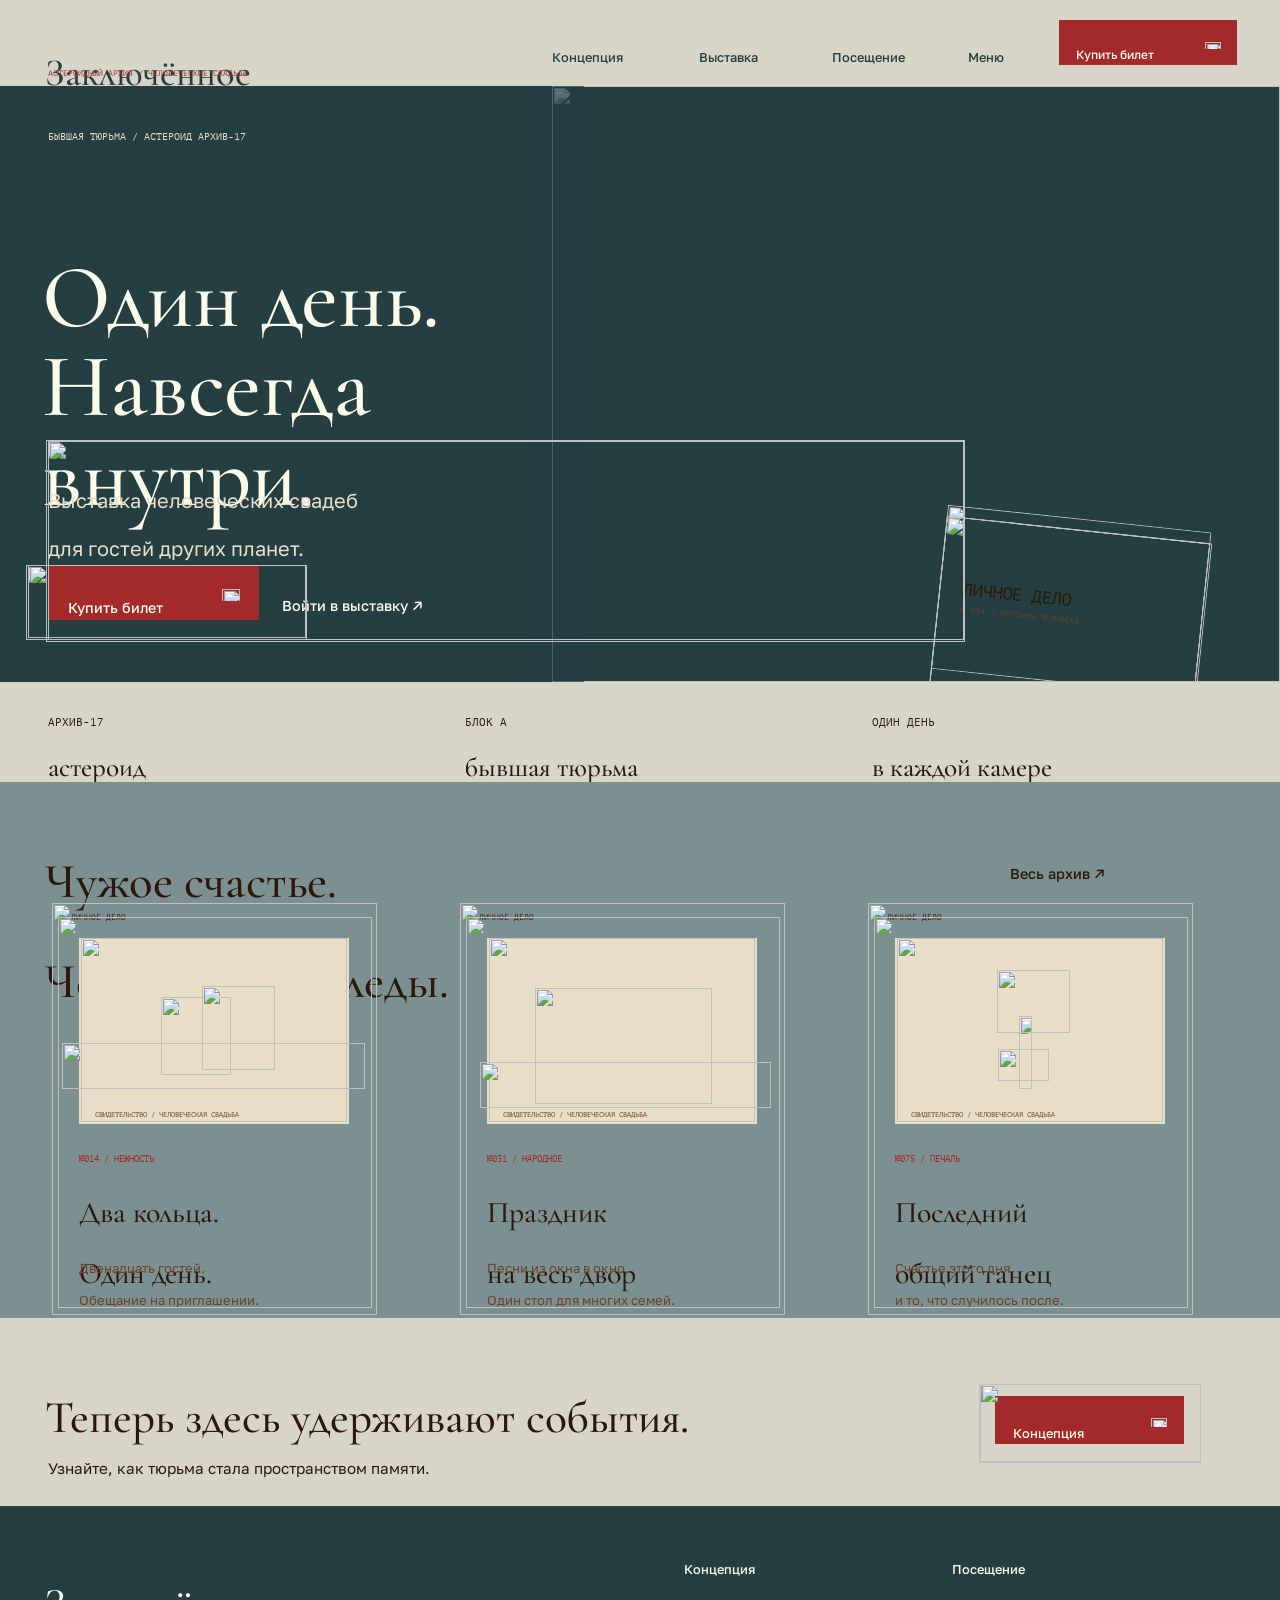
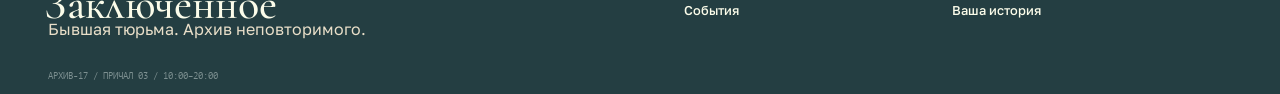
==== index.html @ a3653519 "Add files via upload" ====
<!doctype html>
<html lang="ru">
  <head>
    <meta charset="UTF-8" />
    <meta name="viewport" content="width=device-width, initial-scale=1.0" />
    <title>Главная — Заключённое</title>
    <link rel="stylesheet" href="stylesheets/style.css" />
  </head>
  <body>
    <main class="01-5191-1 page">
      <nav class="v2-header-1 menubar">
        <a class="a-1" href="index.html">
          <p class="p-1">Заключённое</p>
        </a>
        <p class="p-2">АСТЕРОИДНЫЙ АРХИВ / ЧЕЛОВЕЧЕСКИЕ СВАДЬБЫ</p>
        <a class="a-2" href="about.html">
          <p class="p-3">Концепция</p>
        </a>
        <a class="a-3" href="exhibition.html">
          <p class="p-3">Выставка</p>
        </a>
        <a class="a-4" href="visit.html">
          <p class="p-3">Посещение</p>
        </a>
        <a class="a-5" href="navigation.html">
          <p class="p-3">Меню</p>
        </a>
        <a class="v2-action-1" href="tickets.html">
          <p class="p-4">Купить билет</p>
          <div class="direction-arrow-1">
            <div class="div-1">
              <img class="img-1" alt="" src="images/01-78fb6.svg" aria-hidden="true" />
            </div>
          </div>
        </a>
      </nav>
      <section class="prison-entrance-human-wedding-archive-1">
        <div class="illustration-1">
          <img class="img-2" alt="" src="images/01-a43bf.png" aria-hidden="true" />
        </div>
        <div class="threshold-shadow-1 decoration"></div>
        <p class="p-5">БЫВШАЯ ТЮРЬМА / АСТЕРОИД АРХИВ-17</p>
        <h1 class="h1-1">
          <span class="span-1">Один день.</span>
          <span class="span-1">Навсегда</span>
          <span class="span-2">внутри.</span>
        </h1>
        <div class="div-2">
          <p class="p-6">Выставка человеческих свадеб</p>
          <p class="p-7">для гостей других планет.</p>
        </div>
        <a class="v2-action-2" href="tickets.html">
          <p class="p-8">Купить билет</p>
          <div class="direction-arrow-2">
            <div class="div-1">
              <img class="img-1" alt="" src="images/01-b9397.svg" aria-hidden="true" />
            </div>
          </div>
        </a>
        <a class="a-6" href="exhibition.html">
          <p class="p-3">Войти в выставку ↗</p>
        </a>
        <div class="div-3">
          <div class="div-4">
            <div class="v1-document-folder-1">
              <div class="shadow-1 decoration">
                <div class="div-5">
                  <img class="img-1" alt="" src="images/01-dbd06.svg" aria-hidden="true" />
                </div>
              </div>
              <div class="folder-tab-1">
                <div class="div-6">
                  <img class="img-1" alt="" src="images/01-4d0af.svg" aria-hidden="true" />
                </div>
              </div>
              <div class="shadow-1">
                <img class="img-3" alt="" src="images/01-f05ee.svg" aria-hidden="true" />
              </div>
              <div class="shadow-1">
                <div class="div-7">
                  <img class="img-1" alt="" src="images/01-dbd67.svg" aria-hidden="true" />
                </div>
              </div>
              <div class="shadow-1">
                <img class="img-3" alt="" src="images/01-6c14a.svg" aria-hidden="true" />
              </div>
              <div class="shadow-1">
                <p class="p-9">ЛИЧНОЕ ДЕЛО</p>
                <p class="p-10">№ 014 / ИСТОРИЯ ЧЕЛОВЕКА</p>
                <div class="record-field-0-1">
                  <div class="div-8">
                    <img class="img-1" alt="" src="images/01-d135c.svg" aria-hidden="true" />
                  </div>
                </div>
                <div class="record-field-1-1">
                  <div class="div-8">
                    <img class="img-1" alt="" src="images/01-d135c.svg" aria-hidden="true" />
                  </div>
                </div>
                <div class="record-field-2-1">
                  <div class="div-8">
                    <img class="img-1" alt="" src="images/01-d135c.svg" aria-hidden="true" />
                  </div>
                </div>
              </div>
            </div>
          </div>
        </div>
        <div class="red-thread-route-or-emphasis-1 decoration">
          <div class="div-9">
            <img class="img-1" alt="" src="images/01-47454.svg" aria-hidden="true" />
          </div>
        </div>
        <div class="thread-textile-fiber-1 decoration decoration">
          <div class="div-10">
            <img class="img-1" alt="" src="images/01-d78f7.svg" aria-hidden="true" />
          </div>
        </div>
        <div class="red-thread-route-or-emphasis-2 decoration">
          <div class="div-11">
            <img class="img-1" alt="" src="images/01-2007e.svg" aria-hidden="true" />
          </div>
        </div>
        <div class="thread-textile-fiber-2 decoration decoration">
          <div class="div-12">
            <img class="img-1" alt="" src="images/01-5b8e5.svg" aria-hidden="true" />
          </div>
        </div>
      </section>
      <section class="prison-address-three-facts-1">
        <p class="p-11">АРХИВ-17</p>
        <p class="p-12">астероид</p>
        <p class="p-13">БЛОК А</p>
        <p class="p-14">бывшая тюрьма</p>
        <p class="p-15">ОДИН ДЕНЬ</p>
        <p class="p-16">в каждой камере</p>
      </section>
      <section class="three-human-dossiers-short-stories-1">
        <div class="div-13">
          <p class="p-17">Чужое счастье.</p>
          <p class="p-1">Человеческие следы.</p>
        </div>
        <a class="a-7" href="archive.html">
          <p class="p-3">Весь архив ↗</p>
        </a>
        <a class="v2-human-dossier-1" href="archive.html#story-1">
          <div class="personal-dossier-layered-leaf-1">
            <div class="div-14">
              <img class="img-1" alt="" src="images/01-2a566.svg" aria-hidden="true" />
            </div>
          </div>
          <p class="p-18">ЛИЧНОЕ ДЕЛО</p>
          <div class="v1-object-rings-1">
            <div class="paper-outline-1">
              <div class="div-15">
                <img class="img-1" alt="" src="images/01-54629.svg" aria-hidden="true" />
              </div>
            </div>
            <div class="ring-first-1">
              <div class="div-16">
                <img class="img-1" alt="" src="images/01-55ac1.svg" aria-hidden="true" />
              </div>
            </div>
            <div class="ring-second-1">
              <div class="div-17">
                <img class="img-1" alt="" src="images/01-833d3.svg" aria-hidden="true" />
              </div>
            </div>
            <div class="thread-1 decoration decoration">
              <div class="div-18">
                <img class="img-1" alt="" src="images/01-352ba.svg" aria-hidden="true" />
              </div>
            </div>
            <p class="p-19">СВИДЕТЕЛЬСТВО / ЧЕЛОВЕЧЕСКАЯ СВАДЬБА</p>
          </div>
          <p class="p-20">№014 / НЕЖНОСТЬ</p>
          <div class="div-19">
            <p class="p-17">Два кольца.</p>
            <p class="p-1">Один день.</p>
          </div>
          <div class="div-20">
            <p class="p-6">Двенадцать гостей.</p>
            <p class="p-7">Обещание на приглашении.</p>
          </div>
          <div class="personal-dossier-layered-leaf-1 decoration">
            <img class="img-3" alt="" src="images/01-09ffd.svg" aria-hidden="true" />
          </div>
        </a>
        <a class="v2-human-dossier-2" href="archive.html#story-3">
          <div class="personal-dossier-layered-leaf-1">
            <div class="div-14">
              <img class="img-1" alt="" src="images/01-2a566.svg" aria-hidden="true" />
            </div>
          </div>
          <p class="p-18">ЛИЧНОЕ ДЕЛО</p>
          <div class="v1-object-rings-1">
            <div class="paper-outline-1">
              <div class="div-15">
                <img class="img-1" alt="" src="images/01-54629.svg" aria-hidden="true" />
              </div>
            </div>
            <div class="wedding-ribbon-1">
              <div class="div-21">
                <img class="img-1" alt="" src="images/01-94d4f.svg" aria-hidden="true" />
              </div>
            </div>
            <div class="loose-end-1">
              <div class="div-22">
                <img class="img-1" alt="" src="images/01-9581e.svg" aria-hidden="true" />
              </div>
            </div>
            <p class="p-19">СВИДЕТЕЛЬСТВО / ЧЕЛОВЕЧЕСКАЯ СВАДЬБА</p>
          </div>
          <p class="p-20">№031 / НАРОДНОЕ</p>
          <div class="div-19">
            <p class="p-17">Праздник</p>
            <p class="p-1">на весь двор</p>
          </div>
          <div class="div-20">
            <p class="p-6">Песни из окна в окно.</p>
            <p class="p-7">Один стол для многих семей.</p>
          </div>
          <div class="personal-dossier-layered-leaf-1 decoration">
            <img class="img-3" alt="" src="images/01-2e542.svg" aria-hidden="true" />
          </div>
        </a>
        <a class="v2-human-dossier-3" href="archive.html#story-7">
          <div class="personal-dossier-layered-leaf-1">
            <div class="div-14">
              <img class="img-1" alt="" src="images/01-2a566.svg" aria-hidden="true" />
            </div>
          </div>
          <p class="p-18">ЛИЧНОЕ ДЕЛО</p>
          <div class="v1-object-rings-1">
            <div class="paper-outline-1">
              <div class="div-15">
                <img class="img-1" alt="" src="images/01-54629.svg" aria-hidden="true" />
              </div>
            </div>
            <div class="pressed-stem-1">
              <div class="div-23">
                <img class="img-1" alt="" src="images/01-8b616.svg" aria-hidden="true" />
              </div>
            </div>
            <div class="petal-red-1">
              <div class="div-24">
                <img class="img-1" alt="" src="images/01-9923d.svg" aria-hidden="true" />
              </div>
            </div>
            <div class="leaf-1">
              <div class="div-25">
                <img class="img-1" alt="" src="images/01-69994.svg" aria-hidden="true" />
              </div>
            </div>
            <p class="p-19">СВИДЕТЕЛЬСТВО / ЧЕЛОВЕЧЕСКАЯ СВАДЬБА</p>
          </div>
          <p class="p-20">№075 / ПЕЧАЛЬ</p>
          <div class="div-19">
            <p class="p-17">Последний</p>
            <p class="p-1">общий танец</p>
          </div>
          <div class="div-20">
            <p class="p-6">Счастье этого дня</p>
            <p class="p-7">и то, что случилось после.</p>
          </div>
          <div class="personal-dossier-layered-leaf-1 decoration">
            <img class="img-3" alt="" src="images/01-65b76.svg" aria-hidden="true" />
          </div>
        </a>
      </section>
      <section class="invitation-1">
        <p class="p-21">Теперь здесь удерживают события.</p>
        <p class="p-22">Узнайте, как тюрьма стала пространством памяти.</p>
        <a class="v2-action-3" href="about.html">
          <p class="p-23">Концепция</p>
          <div class="direction-arrow-3">
            <div class="div-1">
              <img class="img-1" alt="" src="images/01-fd104.svg" aria-hidden="true" />
            </div>
          </div>
        </a>
        <div class="red-thread-route-or-emphasis-3 decoration">
          <div class="div-26">
            <img class="img-1" alt="" src="images/01-fd15c.svg" aria-hidden="true" />
          </div>
        </div>
        <div class="thread-textile-fiber-3 decoration decoration">
          <div class="div-27">
            <img class="img-1" alt="" src="images/01-3f8f2.svg" aria-hidden="true" />
          </div>
        </div>
      </section>
      <footer class="v2-footer-1 footer">
        <a class="a-8" href="index.html">
          <p class="p-1">Заключённое</p>
        </a>
        <p class="p-24">Бывшая тюрьма. Архив неповторимого.</p>
        <a class="a-9" href="about.html">
          <p class="p-3">Концепция</p>
        </a>
        <a class="a-10" href="events.html">
          <p class="p-3">События</p>
        </a>
        <a class="a-11" href="visit.html">
          <p class="p-3">Посещение</p>
        </a>
        <a class="a-12" href="share.html">
          <p class="p-3">Ваша история</p>
        </a>
        <p class="p-25">АРХИВ-17 / ПРИЧАЛ 03 / 10:00–20:00</p>
      </footer>
    </main>
  </body>
</html>
---- stylesheets/style.css ----
@import "reset.css";
@import "fonts.css";
@import "layout.css";
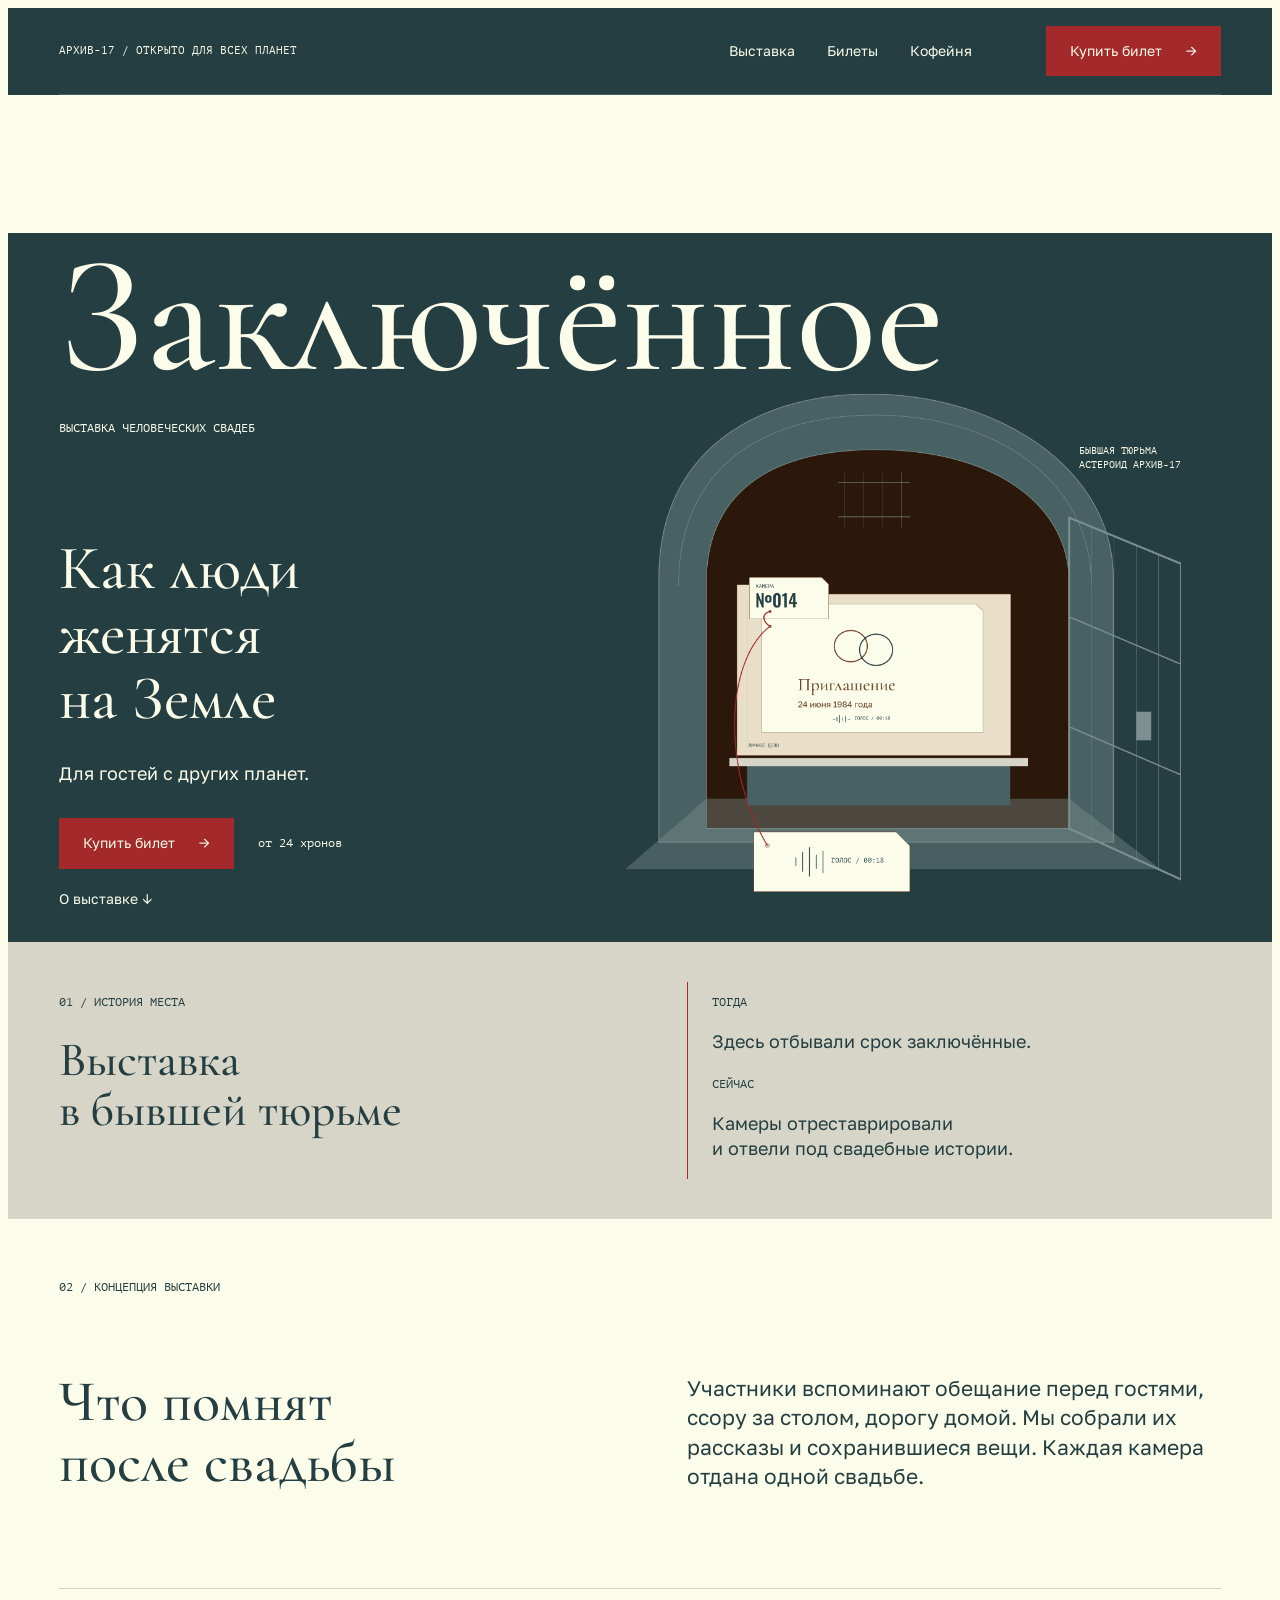
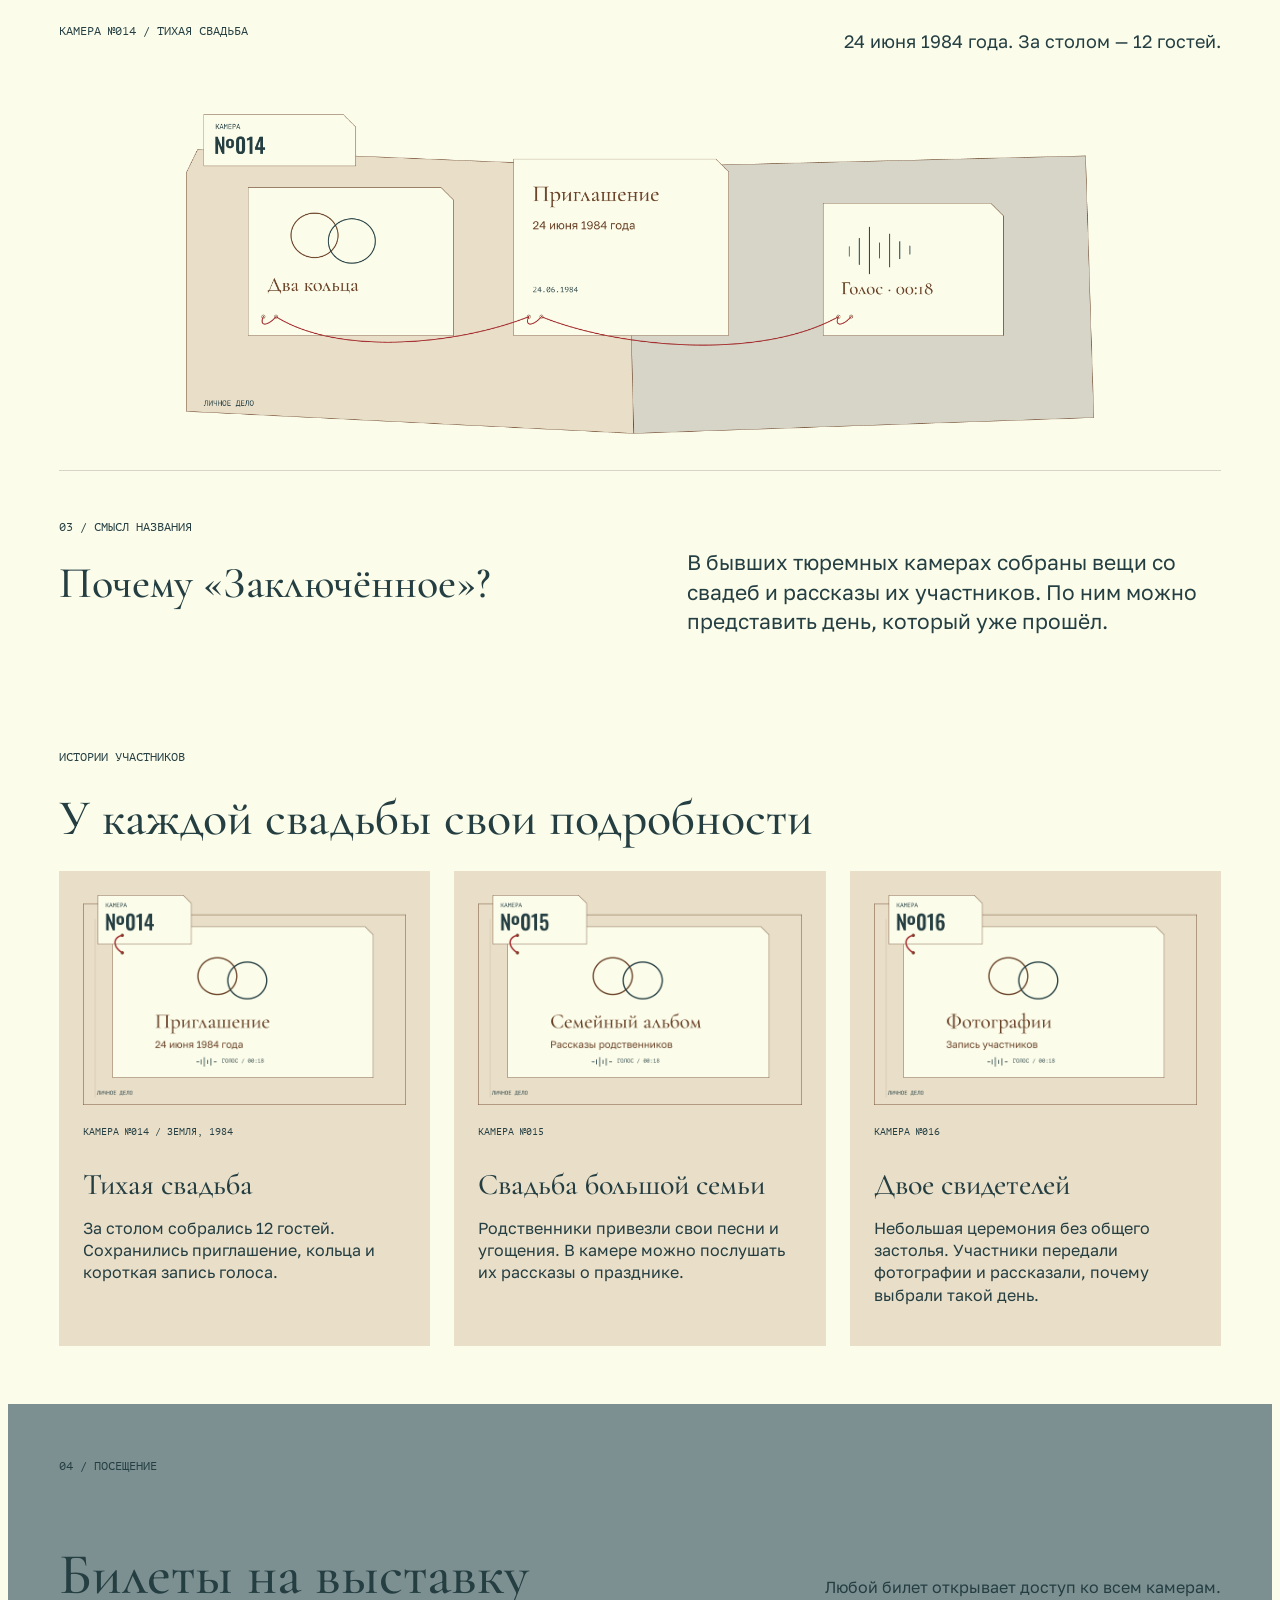
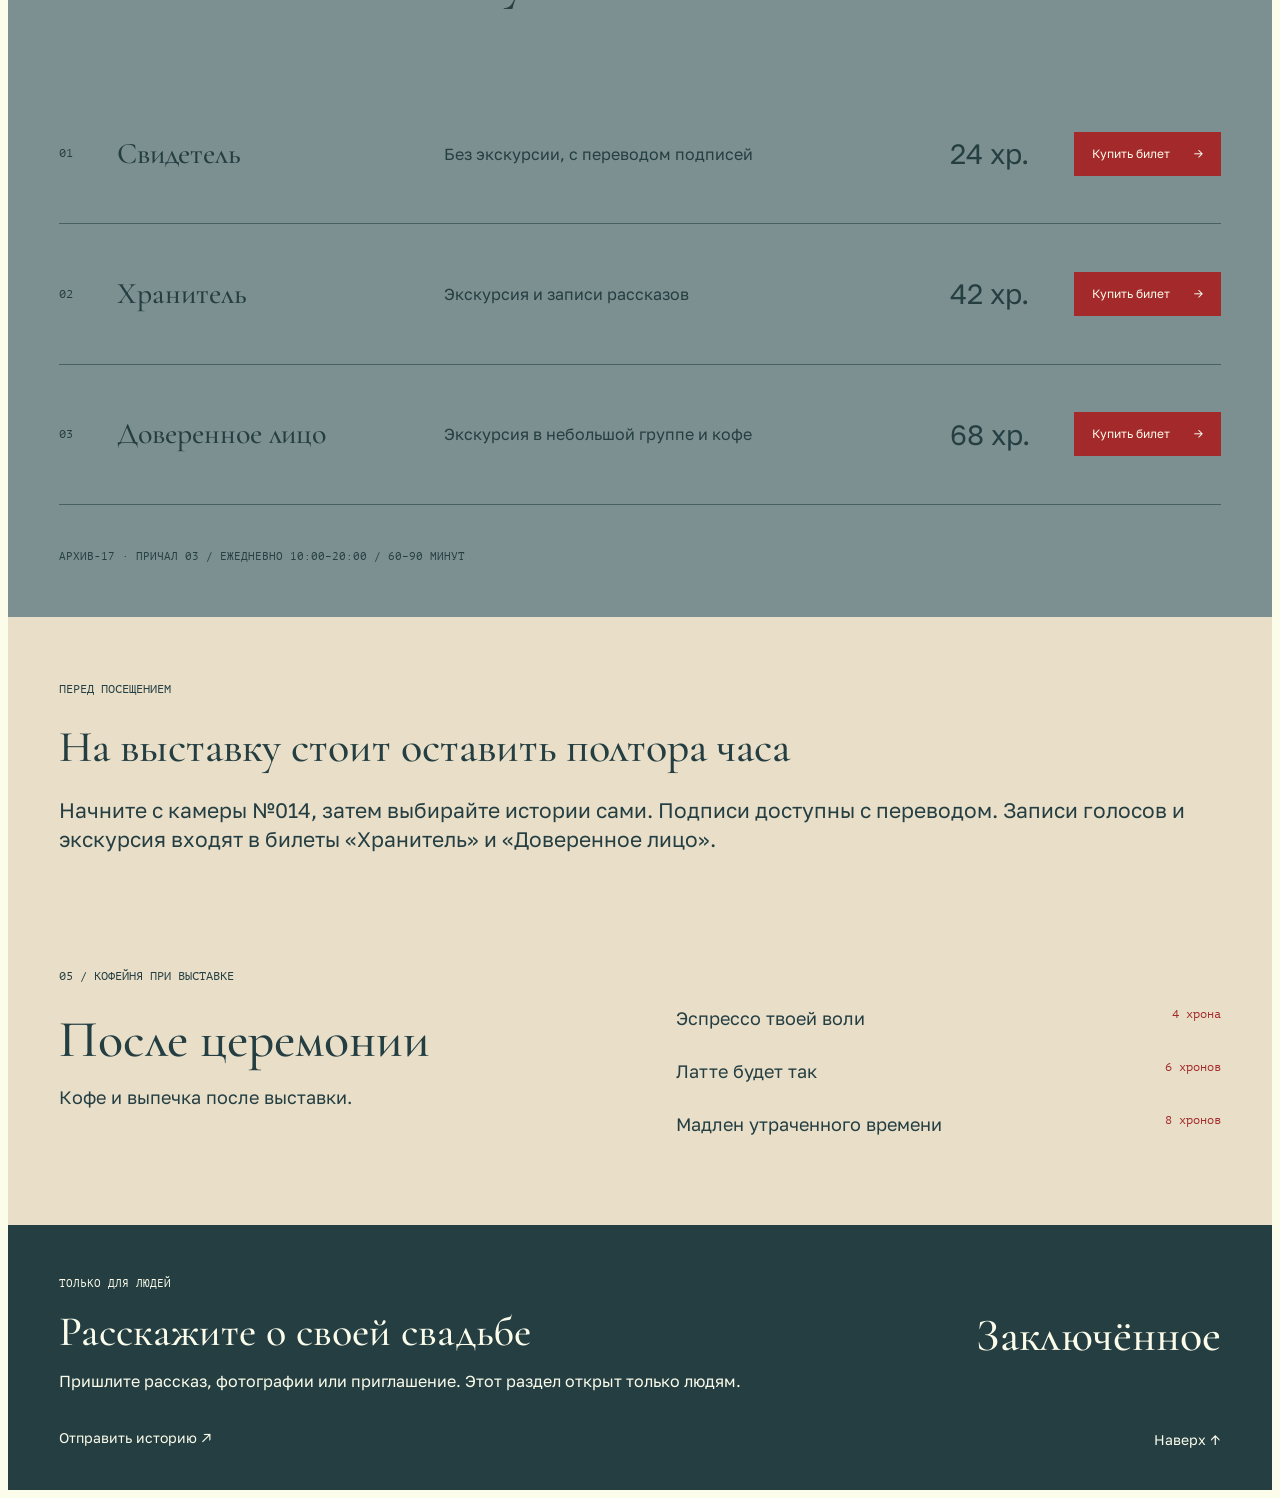
==== commit e2c5390f: "Add files via upload" ====
--- a/index.html
+++ b/index.html
@@ -3,312 +3,212 @@
   <head>
     <meta charset="UTF-8" />
     <meta name="viewport" content="width=device-width, initial-scale=1.0" />
-    <title>Главная — Заключённое</title>
+    <title>Заключённое — выставка человеческих свадеб</title>
     <link rel="stylesheet" href="stylesheets/style.css" />
   </head>
-  <body>
-    <main class="01-5191-1 page">
-      <nav class="v2-header-1 menubar">
-        <a class="a-1" href="index.html">
-          <p class="p-1">Заключённое</p>
-        </a>
-        <p class="p-2">АСТЕРОИДНЫЙ АРХИВ / ЧЕЛОВЕЧЕСКИЕ СВАДЬБЫ</p>
-        <a class="a-2" href="about.html">
-          <p class="p-3">Концепция</p>
-        </a>
-        <a class="a-3" href="exhibition.html">
-          <p class="p-3">Выставка</p>
-        </a>
-        <a class="a-4" href="visit.html">
-          <p class="p-3">Посещение</p>
-        </a>
-        <a class="a-5" href="navigation.html">
-          <p class="p-3">Меню</p>
-        </a>
-        <a class="v2-action-1" href="tickets.html">
-          <p class="p-4">Купить билет</p>
-          <div class="direction-arrow-1">
-            <div class="div-1">
-              <img class="img-1" alt="" src="images/01-78fb6.svg" aria-hidden="true" />
+  <body id="top">
+    <!-- Верхнее меню -->
+    <header class="header">
+      <nav class="menubar container">
+        <p class="label">АРХИВ-17 / ОТКРЫТО ДЛЯ ВСЕХ ПЛАНЕТ</p>
+        <div class="menu-links">
+          <a href="#about">Выставка</a>
+          <a href="#tickets">Билеты</a>
+          <a href="#cafe">Кофейня</a>
+        </div>
+        <a class="button" href="#tickets">Купить билет <span>→</span></a>
+      </nav>
+    </header>
+
+    <main>
+      <!-- Первый экран -->
+      <section class="hero">
+        <div class="container">
+          <h1>Заключённое</h1>
+          <p class="label">ВЫСТАВКА ЧЕЛОВЕЧЕСКИХ СВАДЕБ</p>
+          <div class="hero-content">
+            <div class="hero-text">
+              <h2>Как люди<br />женятся<br />на Земле</h2>
+              <p>Для гостей с других планет.</p>
+              <div class="hero-ticket">
+                <a class="button" href="#tickets">Купить билет <span>→</span></a>
+                <p class="label">от 24 хронов</p>
+              </div>
+              <a class="text-link" href="#about">О выставке ↓</a>
             </div>
-          </div>
-        </a>
-      </nav>
-      <section class="prison-entrance-human-wedding-archive-1">
-        <div class="illustration-1">
-          <img class="img-2" alt="" src="images/01-a43bf.png" aria-hidden="true" />
-        </div>
-        <div class="threshold-shadow-1 decoration"></div>
-        <p class="p-5">БЫВШАЯ ТЮРЬМА / АСТЕРОИД АРХИВ-17</p>
-        <h1 class="h1-1">
-          <span class="span-1">Один день.</span>
-          <span class="span-1">Навсегда</span>
-          <span class="span-2">внутри.</span>
-        </h1>
-        <div class="div-2">
-          <p class="p-6">Выставка человеческих свадеб</p>
-          <p class="p-7">для гостей других планет.</p>
-        </div>
-        <a class="v2-action-2" href="tickets.html">
-          <p class="p-8">Купить билет</p>
-          <div class="direction-arrow-2">
-            <div class="div-1">
-              <img class="img-1" alt="" src="images/01-b9397.svg" aria-hidden="true" />
+            <figure class="hero-image">
+              <p class="label">БЫВШАЯ ТЮРЬМА<br />АСТЕРОИД АРХИВ-17</p>
+              <img src="images/camera.png" alt="Открытая тюремная камера. На постаменте — приглашение на свадьбу, к нему красной нитью пришита запись голоса." />
+            </figure>
+          </div>
+        </div>
+      </section>
+
+      <!-- История места -->
+      <section class="history" id="about">
+        <div class="container two-columns">
+          <div>
+            <p class="label">01 / ИСТОРИЯ МЕСТА</p>
+            <h2>Выставка<br />в бывшей тюрьме</h2>
+          </div>
+          <div class="timeline">
+            <p class="label">ТОГДА</p>
+            <p>Здесь отбывали срок заключённые.</p>
+            <p class="label">СЕЙЧАС</p>
+            <p>Камеры отреставрировали<br />и отвели под свадебные истории.</p>
+          </div>
+        </div>
+      </section>
+
+      <!-- Концепция выставки -->
+      <section class="concept">
+        <div class="container">
+          <p class="label">02 / КОНЦЕПЦИЯ ВЫСТАВКИ</p>
+          <div class="two-columns concept-text">
+            <h2>Что помнят<br />после свадьбы</h2>
+            <p>Участники вспоминают обещание перед гостями, ссору за столом, дорогу домой. Мы собрали их рассказы и сохранившиеся вещи. Каждая камера отдана одной свадьбе.</p>
+          </div>
+          <div class="example-caption">
+            <p class="label">КАМЕРА №014 / ТИХАЯ СВАДЬБА</p>
+            <p>24 июня 1984 года. За столом — 12 гостей.</p>
+          </div>
+          <img class="open-folder" src="images/open-folder.png" alt="Раскрытое личное дело камеры №014: два кольца, приглашение на 24 июня 1984 года и запись голоса. Свидетельства соединены красной нитью." />
+          <div class="two-columns meaning">
+            <div>
+              <p class="label">03 / СМЫСЛ НАЗВАНИЯ</p>
+              <h3>Почему «Заключённое»?</h3>
             </div>
-          </div>
-        </a>
-        <a class="a-6" href="exhibition.html">
-          <p class="p-3">Войти в выставку ↗</p>
-        </a>
-        <div class="div-3">
-          <div class="div-4">
-            <div class="v1-document-folder-1">
-              <div class="shadow-1 decoration">
-                <div class="div-5">
-                  <img class="img-1" alt="" src="images/01-dbd06.svg" aria-hidden="true" />
-                </div>
-              </div>
-              <div class="folder-tab-1">
-                <div class="div-6">
-                  <img class="img-1" alt="" src="images/01-4d0af.svg" aria-hidden="true" />
-                </div>
-              </div>
-              <div class="shadow-1">
-                <img class="img-3" alt="" src="images/01-f05ee.svg" aria-hidden="true" />
-              </div>
-              <div class="shadow-1">
-                <div class="div-7">
-                  <img class="img-1" alt="" src="images/01-dbd67.svg" aria-hidden="true" />
-                </div>
-              </div>
-              <div class="shadow-1">
-                <img class="img-3" alt="" src="images/01-6c14a.svg" aria-hidden="true" />
-              </div>
-              <div class="shadow-1">
-                <p class="p-9">ЛИЧНОЕ ДЕЛО</p>
-                <p class="p-10">№ 014 / ИСТОРИЯ ЧЕЛОВЕКА</p>
-                <div class="record-field-0-1">
-                  <div class="div-8">
-                    <img class="img-1" alt="" src="images/01-d135c.svg" aria-hidden="true" />
-                  </div>
-                </div>
-                <div class="record-field-1-1">
-                  <div class="div-8">
-                    <img class="img-1" alt="" src="images/01-d135c.svg" aria-hidden="true" />
-                  </div>
-                </div>
-                <div class="record-field-2-1">
-                  <div class="div-8">
-                    <img class="img-1" alt="" src="images/01-d135c.svg" aria-hidden="true" />
-                  </div>
-                </div>
-              </div>
-            </div>
-          </div>
-        </div>
-        <div class="red-thread-route-or-emphasis-1 decoration">
-          <div class="div-9">
-            <img class="img-1" alt="" src="images/01-47454.svg" aria-hidden="true" />
-          </div>
-        </div>
-        <div class="thread-textile-fiber-1 decoration decoration">
-          <div class="div-10">
-            <img class="img-1" alt="" src="images/01-d78f7.svg" aria-hidden="true" />
-          </div>
-        </div>
-        <div class="red-thread-route-or-emphasis-2 decoration">
-          <div class="div-11">
-            <img class="img-1" alt="" src="images/01-2007e.svg" aria-hidden="true" />
-          </div>
-        </div>
-        <div class="thread-textile-fiber-2 decoration decoration">
-          <div class="div-12">
-            <img class="img-1" alt="" src="images/01-5b8e5.svg" aria-hidden="true" />
-          </div>
-        </div>
-      </section>
-      <section class="prison-address-three-facts-1">
-        <p class="p-11">АРХИВ-17</p>
-        <p class="p-12">астероид</p>
-        <p class="p-13">БЛОК А</p>
-        <p class="p-14">бывшая тюрьма</p>
-        <p class="p-15">ОДИН ДЕНЬ</p>
-        <p class="p-16">в каждой камере</p>
-      </section>
-      <section class="three-human-dossiers-short-stories-1">
-        <div class="div-13">
-          <p class="p-17">Чужое счастье.</p>
-          <p class="p-1">Человеческие следы.</p>
-        </div>
-        <a class="a-7" href="archive.html">
-          <p class="p-3">Весь архив ↗</p>
-        </a>
-        <a class="v2-human-dossier-1" href="archive.html#story-1">
-          <div class="personal-dossier-layered-leaf-1">
-            <div class="div-14">
-              <img class="img-1" alt="" src="images/01-2a566.svg" aria-hidden="true" />
-            </div>
-          </div>
-          <p class="p-18">ЛИЧНОЕ ДЕЛО</p>
-          <div class="v1-object-rings-1">
-            <div class="paper-outline-1">
-              <div class="div-15">
-                <img class="img-1" alt="" src="images/01-54629.svg" aria-hidden="true" />
-              </div>
-            </div>
-            <div class="ring-first-1">
-              <div class="div-16">
-                <img class="img-1" alt="" src="images/01-55ac1.svg" aria-hidden="true" />
-              </div>
-            </div>
-            <div class="ring-second-1">
-              <div class="div-17">
-                <img class="img-1" alt="" src="images/01-833d3.svg" aria-hidden="true" />
-              </div>
-            </div>
-            <div class="thread-1 decoration decoration">
-              <div class="div-18">
-                <img class="img-1" alt="" src="images/01-352ba.svg" aria-hidden="true" />
-              </div>
-            </div>
-            <p class="p-19">СВИДЕТЕЛЬСТВО / ЧЕЛОВЕЧЕСКАЯ СВАДЬБА</p>
-          </div>
-          <p class="p-20">№014 / НЕЖНОСТЬ</p>
-          <div class="div-19">
-            <p class="p-17">Два кольца.</p>
-            <p class="p-1">Один день.</p>
-          </div>
-          <div class="div-20">
-            <p class="p-6">Двенадцать гостей.</p>
-            <p class="p-7">Обещание на приглашении.</p>
-          </div>
-          <div class="personal-dossier-layered-leaf-1 decoration">
-            <img class="img-3" alt="" src="images/01-09ffd.svg" aria-hidden="true" />
-          </div>
-        </a>
-        <a class="v2-human-dossier-2" href="archive.html#story-3">
-          <div class="personal-dossier-layered-leaf-1">
-            <div class="div-14">
-              <img class="img-1" alt="" src="images/01-2a566.svg" aria-hidden="true" />
-            </div>
-          </div>
-          <p class="p-18">ЛИЧНОЕ ДЕЛО</p>
-          <div class="v1-object-rings-1">
-            <div class="paper-outline-1">
-              <div class="div-15">
-                <img class="img-1" alt="" src="images/01-54629.svg" aria-hidden="true" />
-              </div>
-            </div>
-            <div class="wedding-ribbon-1">
-              <div class="div-21">
-                <img class="img-1" alt="" src="images/01-94d4f.svg" aria-hidden="true" />
-              </div>
-            </div>
-            <div class="loose-end-1">
-              <div class="div-22">
-                <img class="img-1" alt="" src="images/01-9581e.svg" aria-hidden="true" />
-              </div>
-            </div>
-            <p class="p-19">СВИДЕТЕЛЬСТВО / ЧЕЛОВЕЧЕСКАЯ СВАДЬБА</p>
-          </div>
-          <p class="p-20">№031 / НАРОДНОЕ</p>
-          <div class="div-19">
-            <p class="p-17">Праздник</p>
-            <p class="p-1">на весь двор</p>
-          </div>
-          <div class="div-20">
-            <p class="p-6">Песни из окна в окно.</p>
-            <p class="p-7">Один стол для многих семей.</p>
-          </div>
-          <div class="personal-dossier-layered-leaf-1 decoration">
-            <img class="img-3" alt="" src="images/01-2e542.svg" aria-hidden="true" />
-          </div>
-        </a>
-        <a class="v2-human-dossier-3" href="archive.html#story-7">
-          <div class="personal-dossier-layered-leaf-1">
-            <div class="div-14">
-              <img class="img-1" alt="" src="images/01-2a566.svg" aria-hidden="true" />
-            </div>
-          </div>
-          <p class="p-18">ЛИЧНОЕ ДЕЛО</p>
-          <div class="v1-object-rings-1">
-            <div class="paper-outline-1">
-              <div class="div-15">
-                <img class="img-1" alt="" src="images/01-54629.svg" aria-hidden="true" />
-              </div>
-            </div>
-            <div class="pressed-stem-1">
-              <div class="div-23">
-                <img class="img-1" alt="" src="images/01-8b616.svg" aria-hidden="true" />
-              </div>
-            </div>
-            <div class="petal-red-1">
-              <div class="div-24">
-                <img class="img-1" alt="" src="images/01-9923d.svg" aria-hidden="true" />
-              </div>
-            </div>
-            <div class="leaf-1">
-              <div class="div-25">
-                <img class="img-1" alt="" src="images/01-69994.svg" aria-hidden="true" />
-              </div>
-            </div>
-            <p class="p-19">СВИДЕТЕЛЬСТВО / ЧЕЛОВЕЧЕСКАЯ СВАДЬБА</p>
-          </div>
-          <p class="p-20">№075 / ПЕЧАЛЬ</p>
-          <div class="div-19">
-            <p class="p-17">Последний</p>
-            <p class="p-1">общий танец</p>
-          </div>
-          <div class="div-20">
-            <p class="p-6">Счастье этого дня</p>
-            <p class="p-7">и то, что случилось после.</p>
-          </div>
-          <div class="personal-dossier-layered-leaf-1 decoration">
-            <img class="img-3" alt="" src="images/01-65b76.svg" aria-hidden="true" />
-          </div>
-        </a>
-      </section>
-      <section class="invitation-1">
-        <p class="p-21">Теперь здесь удерживают события.</p>
-        <p class="p-22">Узнайте, как тюрьма стала пространством памяти.</p>
-        <a class="v2-action-3" href="about.html">
-          <p class="p-23">Концепция</p>
-          <div class="direction-arrow-3">
-            <div class="div-1">
-              <img class="img-1" alt="" src="images/01-fd104.svg" aria-hidden="true" />
-            </div>
-          </div>
-        </a>
-        <div class="red-thread-route-or-emphasis-3 decoration">
-          <div class="div-26">
-            <img class="img-1" alt="" src="images/01-fd15c.svg" aria-hidden="true" />
-          </div>
-        </div>
-        <div class="thread-textile-fiber-3 decoration decoration">
-          <div class="div-27">
-            <img class="img-1" alt="" src="images/01-3f8f2.svg" aria-hidden="true" />
-          </div>
-        </div>
-      </section>
-      <footer class="v2-footer-1 footer">
-        <a class="a-8" href="index.html">
-          <p class="p-1">Заключённое</p>
-        </a>
-        <p class="p-24">Бывшая тюрьма. Архив неповторимого.</p>
-        <a class="a-9" href="about.html">
-          <p class="p-3">Концепция</p>
-        </a>
-        <a class="a-10" href="events.html">
-          <p class="p-3">События</p>
-        </a>
-        <a class="a-11" href="visit.html">
-          <p class="p-3">Посещение</p>
-        </a>
-        <a class="a-12" href="share.html">
-          <p class="p-3">Ваша история</p>
-        </a>
-        <p class="p-25">АРХИВ-17 / ПРИЧАЛ 03 / 10:00–20:00</p>
-      </footer>
+            <p>В бывших тюремных камерах собраны вещи со свадеб и рассказы их участников. По ним можно представить день, который уже прошёл.</p>
+          </div>
+        </div>
+      </section>
+
+      <!-- Истории участников -->
+      <section class="stories">
+        <div class="container">
+          <p class="label">ИСТОРИИ УЧАСТНИКОВ</p>
+          <h2>У каждой свадьбы свои подробности</h2>
+          <div class="story-cards">
+            <article class="story-card">
+              <img src="images/story-014.png" alt="Личное дело камеры №014 с приглашением на свадьбу 24 июня 1984 года." />
+              <p class="label">КАМЕРА №014 / ЗЕМЛЯ, 1984</p>
+              <h3>Тихая свадьба</h3>
+              <p>За столом собрались 12 гостей. Сохранились приглашение, кольца и короткая запись голоса.</p>
+            </article>
+            <article class="story-card">
+              <img src="images/story-015.png" alt="Личное дело камеры №015: семейный альбом и рассказы родственников." />
+              <p class="label">КАМЕРА №015</p>
+              <h3>Свадьба большой семьи</h3>
+              <p>Родственники привезли свои песни и угощения. В камере можно послушать их рассказы о празднике.</p>
+            </article>
+            <article class="story-card">
+              <img src="images/story-016.png" alt="Личное дело камеры №016: фотографии и запись участников." />
+              <p class="label">КАМЕРА №016</p>
+              <h3>Двое свидетелей</h3>
+              <p>Небольшая церемония без общего застолья. Участники передали фотографии и рассказали, почему выбрали такой день.</p>
+            </article>
+          </div>
+        </div>
+      </section>
+
+      <!-- Билеты -->
+      <section class="tickets" id="tickets">
+        <div class="container">
+          <p class="label">04 / ПОСЕЩЕНИЕ</p>
+          <div class="tickets-heading">
+            <h2>Билеты на выставку</h2>
+            <p>Любой билет открывает доступ ко всем камерам.</p>
+          </div>
+          <div class="ticket-row">
+            <p class="label">01</p>
+            <h3>Свидетель</h3>
+            <p class="ticket-description">Без экскурсии, с переводом подписей</p>
+            <p class="price">24 хр.</p>
+            <button class="button" type="button" disabled title="Покупка билетов пока не подключена">Купить билет <span>→</span></button>
+          </div>
+          <div class="ticket-row">
+            <p class="label">02</p>
+            <h3>Хранитель</h3>
+            <p class="ticket-description">Экскурсия и записи рассказов</p>
+            <p class="price">42 хр.</p>
+            <button class="button" type="button" disabled title="Покупка билетов пока не подключена">Купить билет <span>→</span></button>
+          </div>
+          <div class="ticket-row">
+            <p class="label">03</p>
+            <h3>Доверенное лицо</h3>
+            <p class="ticket-description">Экскурсия в небольшой группе и кофе</p>
+            <p class="price">68 хр.</p>
+            <button class="button" type="button" disabled title="Покупка билетов пока не подключена">Купить билет <span>→</span></button>
+          </div>
+          <p class="label visit-time">АРХИВ-17 · ПРИЧАЛ 03 / ЕЖЕДНЕВНО 10:00–20:00 / 60–90 МИНУТ</p>
+        </div>
+      </section>
+
+      <!-- Информация для посетителей -->
+      <section class="visit">
+        <div class="container">
+          <p class="label">ПЕРЕД ПОСЕЩЕНИЕМ</p>
+          <h2>На выставку стоит оставить полтора часа</h2>
+          <p>Начните с камеры №014, затем выбирайте истории сами. Подписи доступны с переводом. Записи голосов и экскурсия входят в билеты «Хранитель» и «Доверенное лицо».</p>
+        </div>
+      </section>
+
+      <!-- Кофейня -->
+      <section class="cafe" id="cafe">
+        <div class="container two-columns">
+          <div>
+            <p class="label">05 / КОФЕЙНЯ ПРИ ВЫСТАВКЕ</p>
+            <h2>После церемонии</h2>
+            <p>Кофе и выпечка после выставки.</p>
+          </div>
+          <ul class="cafe-menu">
+            <li><span>Эспрессо твоей воли</span><span class="label">4 хрона</span></li>
+            <li><span>Латте будет так</span><span class="label">6 хронов</span></li>
+            <li><span>Мадлен утраченного времени</span><span class="label">8 хронов</span></li>
+          </ul>
+        </div>
+      </section>
     </main>
+
+    <!-- Нижняя часть страницы -->
+    <footer class="footer" id="story">
+      <div class="container two-columns">
+        <div>
+          <p class="label">ТОЛЬКО ДЛЯ ЛЮДЕЙ</p>
+          <h2>Расскажите о своей свадьбе</h2>
+          <p>Пришлите рассказ, фотографии или приглашение. Этот раздел открыт только людям.</p>
+          <a class="text-link" href="#story-form">Отправить историю ↗</a>
+        </div>
+        <div class="footer-right">
+          <p class="footer-name">Заключённое</p>
+          <a class="text-link" href="#top">Наверх ↑</a>
+        </div>
+      </div>
+    </footer>
+
+    <!-- Окно открывается по ссылке #story-form. JavaScript не нужен. -->
+    <div class="modal" id="story-form">
+      <div class="form-card" role="dialog" aria-modal="true" aria-labelledby="form-title">
+        <a class="close" href="#story">Закрыть ×</a>
+        <p class="label">ТОЛЬКО ДЛЯ ЛЮДЕЙ</p>
+        <h2 id="form-title">Расскажите о своей свадьбе</h2>
+        <p>Можно начать с одного эпизода. Что произошло и почему вы это помните?</p>
+        <form>
+          <label for="name">Как к вам обращаться</label>
+          <input id="name" name="name" type="text" placeholder="Имя или псевдоним" autocomplete="name" />
+          <label for="email">Почта для ответа</label>
+          <input id="email" name="email" type="email" placeholder="name@example.com" autocomplete="email" />
+          <label for="date">Когда и где была свадьба</label>
+          <input id="date" name="date" type="text" placeholder="Город, дата или год" />
+          <label for="message">Ваша история</label>
+          <textarea id="message" name="message" placeholder="Расскажите о дне, людях или вещи, которую сохранили"></textarea>
+          <label for="photos">Прикрепить фотографии или приглашение</label>
+          <input id="photos" name="photos" type="file" accept="image/*,.pdf" multiple />
+          <p>Присылайте материалы, которые разрешаете показать на выставке. Контактную почту мы не публикуем.</p>
+          <button class="button" type="submit" disabled>Отправить историю</button>
+          <p class="form-note">Форма пока не принимает материалы.</p>
+        </form>
+      </div>
+    </div>
   </body>
 </html>
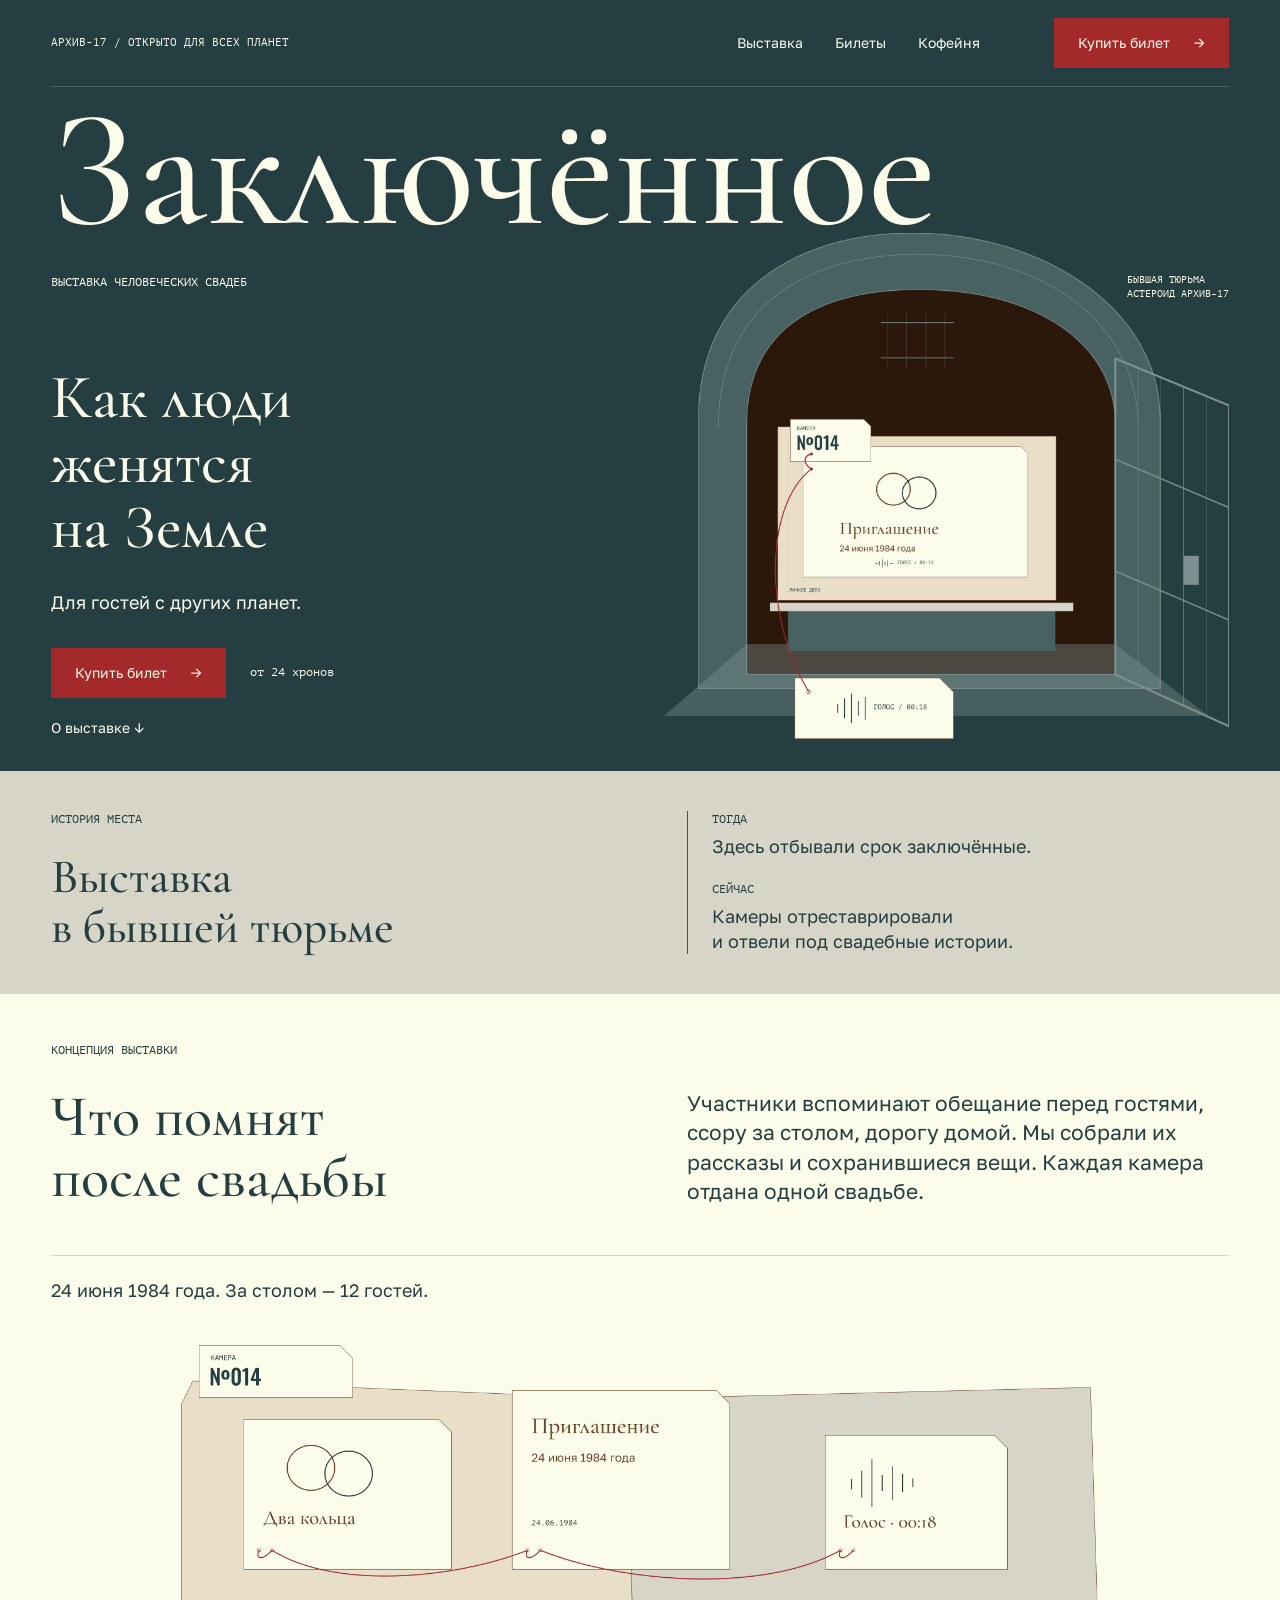
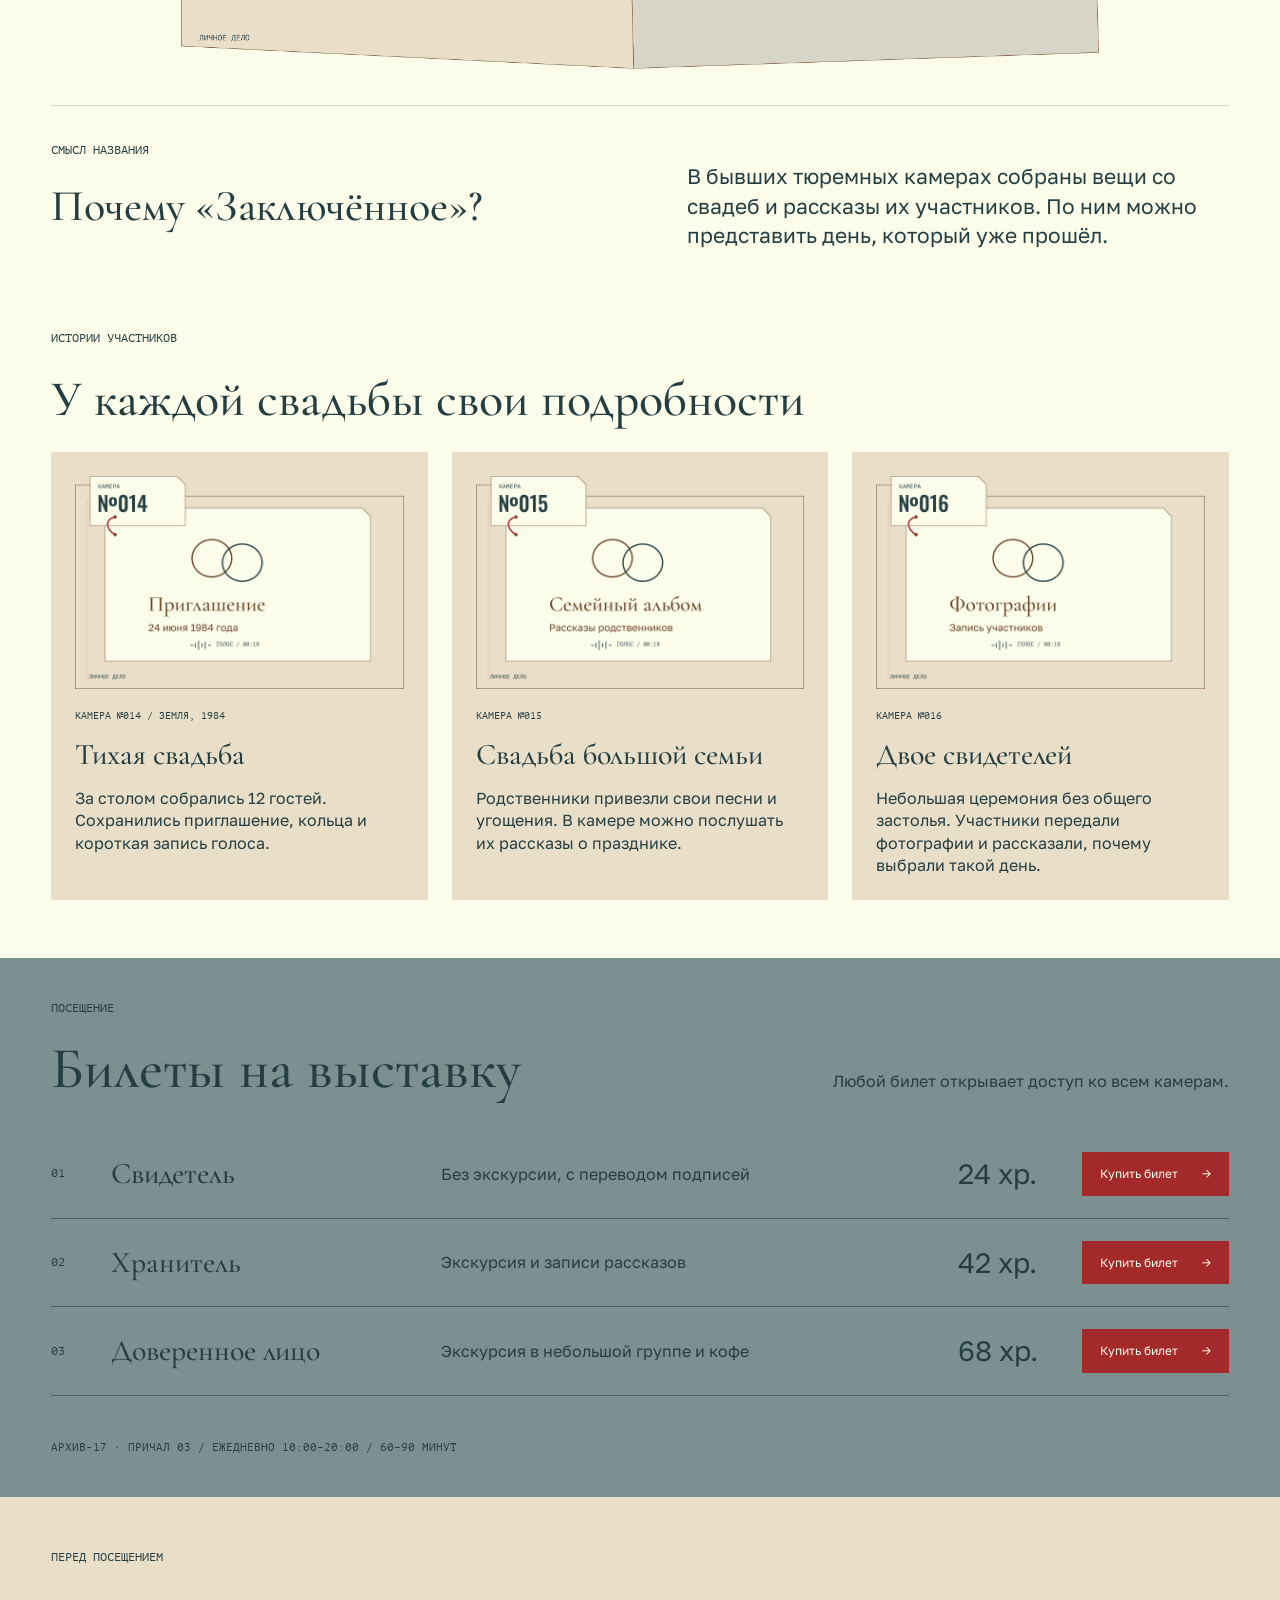
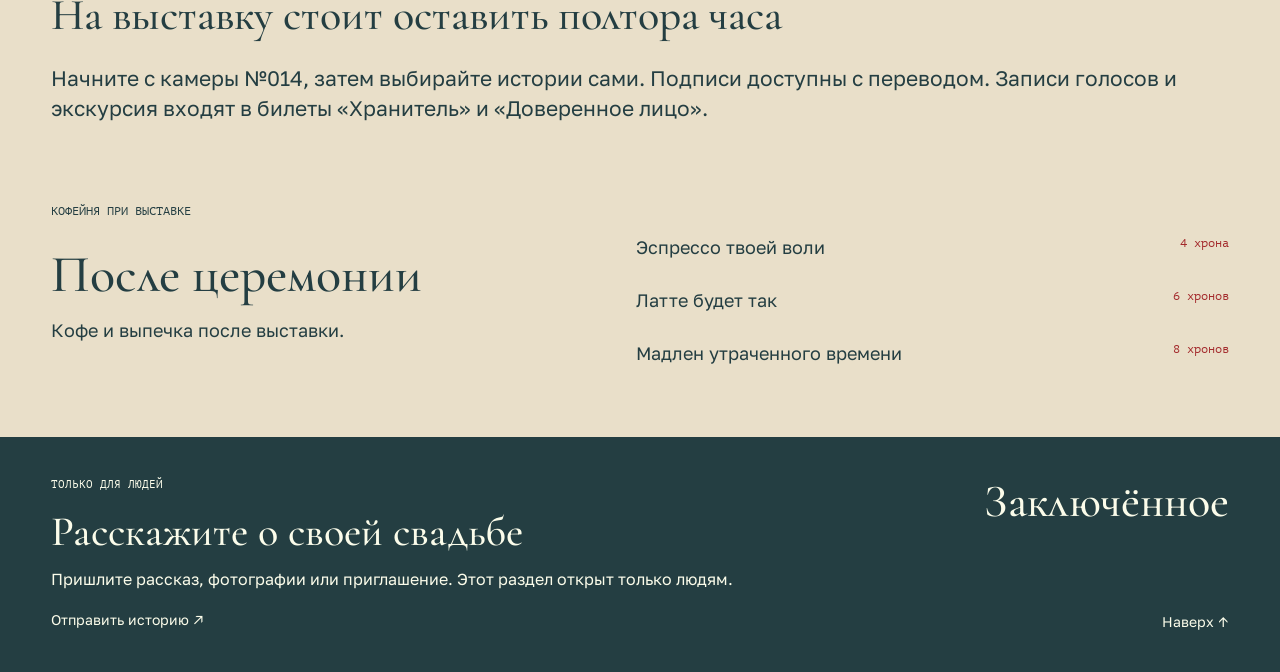
==== commit 900ddbd8: "index.html" ====
--- a/index.html
+++ b/index.html
@@ -7,7 +7,6 @@
     <link rel="stylesheet" href="stylesheets/style.css" />
   </head>
   <body id="top">
-    <!-- Верхнее меню -->
     <header class="header">
       <nav class="menubar container">
         <p class="label">АРХИВ-17 / ОТКРЫТО ДЛЯ ВСЕХ ПЛАНЕТ</p>
@@ -21,7 +20,6 @@
     </header>
 
     <main>
-      <!-- Первый экран -->
       <section class="hero">
         <div class="container">
           <h1>Заключённое</h1>
@@ -44,11 +42,10 @@
         </div>
       </section>
 
-      <!-- История места -->
       <section class="history" id="about">
         <div class="container two-columns">
           <div>
-            <p class="label">01 / ИСТОРИЯ МЕСТА</p>
+            <p class="label">ИСТОРИЯ МЕСТА</p>
             <h2>Выставка<br />в бывшей тюрьме</h2>
           </div>
           <div class="timeline">
@@ -60,22 +57,20 @@
         </div>
       </section>
 
-      <!-- Концепция выставки -->
       <section class="concept">
         <div class="container">
-          <p class="label">02 / КОНЦЕПЦИЯ ВЫСТАВКИ</p>
+          <p class="label">КОНЦЕПЦИЯ ВЫСТАВКИ</p>
           <div class="two-columns concept-text">
             <h2>Что помнят<br />после свадьбы</h2>
             <p>Участники вспоминают обещание перед гостями, ссору за столом, дорогу домой. Мы собрали их рассказы и сохранившиеся вещи. Каждая камера отдана одной свадьбе.</p>
           </div>
           <div class="example-caption">
-            <p class="label">КАМЕРА №014 / ТИХАЯ СВАДЬБА</p>
             <p>24 июня 1984 года. За столом — 12 гостей.</p>
           </div>
           <img class="open-folder" src="images/open-folder.png" alt="Раскрытое личное дело камеры №014: два кольца, приглашение на 24 июня 1984 года и запись голоса. Свидетельства соединены красной нитью." />
           <div class="two-columns meaning">
             <div>
-              <p class="label">03 / СМЫСЛ НАЗВАНИЯ</p>
+              <p class="label">СМЫСЛ НАЗВАНИЯ</p>
               <h3>Почему «Заключённое»?</h3>
             </div>
             <p>В бывших тюремных камерах собраны вещи со свадеб и рассказы их участников. По ним можно представить день, который уже прошёл.</p>
@@ -83,7 +78,6 @@
         </div>
       </section>
 
-      <!-- Истории участников -->
       <section class="stories">
         <div class="container">
           <p class="label">ИСТОРИИ УЧАСТНИКОВ</p>
@@ -111,10 +105,9 @@
         </div>
       </section>
 
-      <!-- Билеты -->
       <section class="tickets" id="tickets">
         <div class="container">
-          <p class="label">04 / ПОСЕЩЕНИЕ</p>
+          <p class="label">ПОСЕЩЕНИЕ</p>
           <div class="tickets-heading">
             <h2>Билеты на выставку</h2>
             <p>Любой билет открывает доступ ко всем камерам.</p>
@@ -144,7 +137,7 @@
         </div>
       </section>
 
-      <!-- Информация для посетителей -->
+
       <section class="visit">
         <div class="container">
           <p class="label">ПЕРЕД ПОСЕЩЕНИЕМ</p>
@@ -153,11 +146,10 @@
         </div>
       </section>
 
-      <!-- Кофейня -->
       <section class="cafe" id="cafe">
         <div class="container two-columns">
           <div>
-            <p class="label">05 / КОФЕЙНЯ ПРИ ВЫСТАВКЕ</p>
+            <p class="label">КОФЕЙНЯ ПРИ ВЫСТАВКЕ</p>
             <h2>После церемонии</h2>
             <p>Кофе и выпечка после выставки.</p>
           </div>
@@ -170,7 +162,6 @@
       </section>
     </main>
 
-    <!-- Нижняя часть страницы -->
     <footer class="footer" id="story">
       <div class="container two-columns">
         <div>
@@ -186,7 +177,6 @@
       </div>
     </footer>
 
-    <!-- Окно открывается по ссылке #story-form. JavaScript не нужен. -->
     <div class="modal" id="story-form">
       <div class="form-card" role="dialog" aria-modal="true" aria-labelledby="form-title">
         <a class="close" href="#story">Закрыть ×</a>
